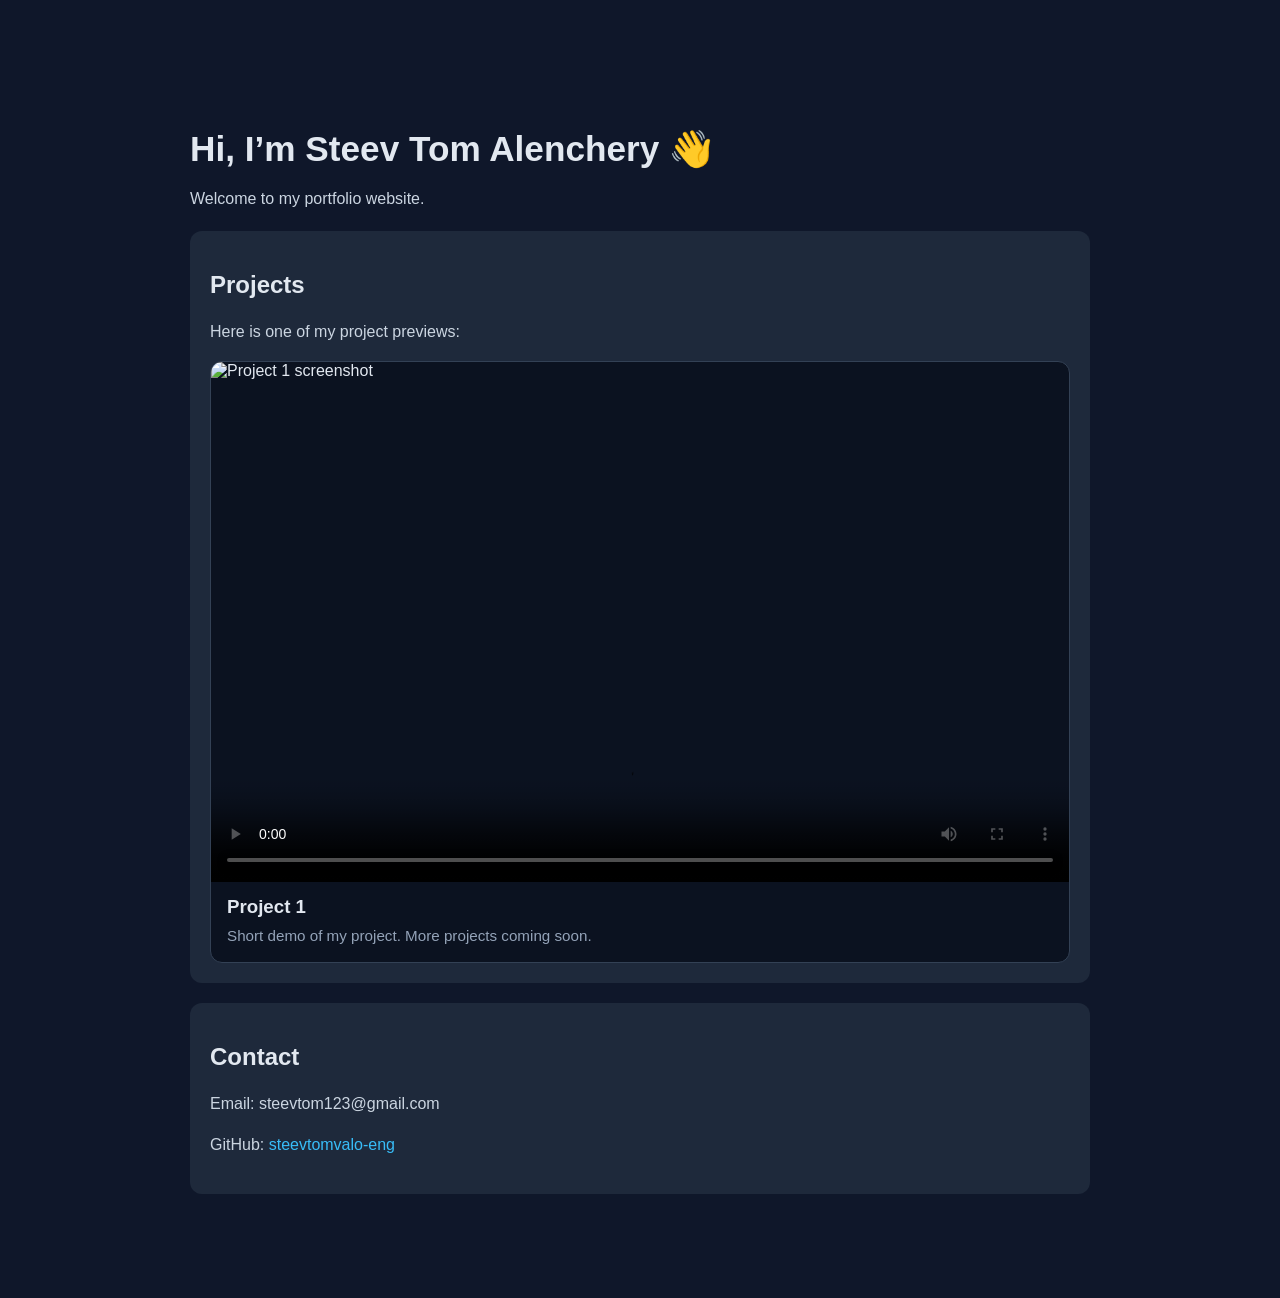
==== index.html @ 7a9ebcb4 "Add project media section with image/video hover effects" ====
<!doctype html>
<html lang="en">
<head>
  <meta charset="UTF-8" />
  <meta name="viewport" content="width=device-width, initial-scale=1.0" />
  <title>Steev Tom Alenchery | Portfolio</title>
  <style>
    body {
      font-family: Arial, sans-serif;
      margin: 0;
      background: #0f172a;
      color: #e2e8f0;
    }

    .wrap {
      max-width: 900px;
      margin: 80px auto;
      padding: 24px;
    }

    h1 {
      font-size: 2.2rem;
      margin-bottom: 8px;
    }

    p {
      color: #cbd5e1;
      line-height: 1.6;
    }

    .card {
      background: #1e293b;
      padding: 20px;
      border-radius: 12px;
      margin-top: 20px;
    }

    a {
      color: #38bdf8;
      text-decoration: none;
    }

    .media-grid {
      display: grid;
      grid-template-columns: 1fr;
      gap: 16px;
      margin-top: 12px;
    }

    .media-card {
      background: #0b1220;
      border-radius: 12px;
      overflow: hidden;
      border: 1px solid #334155;
      transition: transform 220ms ease, box-shadow 220ms ease;
    }

    .media-card:hover {
      transform: translateY(-4px);
      box-shadow: 0 16px 30px rgba(0, 0, 0, 0.35);
    }

    .media-card img,
    .media-card video {
      width: 100%;
      height: 260px;
      object-fit: cover;
      display: block;
      transition: transform 320ms ease, filter 320ms ease;
      transform-origin: center;
    }

    .media-card:hover img,
    .media-card:hover video {
      transform: scale(1.04);
      filter: brightness(1.05);
    }

    .media-caption {
      padding: 14px 16px;
    }

    .media-caption h3 {
      margin: 0 0 6px;
      color: #e2e8f0;
    }

    .media-caption p {
      margin: 0;
      color: #94a3b8;
      font-size: 0.95rem;
    }
  </style>
</head>
<body>
  <div class="wrap">
    <h1>Hi, I’m Steev Tom Alenchery 👋</h1>
    <p>Welcome to my portfolio website.</p>

    <div class="card">
      <h2>Projects</h2>
      <p>Here is one of my project previews:</p>

      <div class="media-grid">
        <div class="media-card">
          <img src="assets/images/project1.jpg" alt="Project 1 screenshot" />

          <video controls poster="assets/images/project1-cover.jpg">
            <source src="assets/videos/demo1.mp4" type="video/mp4" />
          </video>

          <div class="media-caption">
            <h3>Project 1</h3>
            <p>Short demo of my project. More projects coming soon.</p>
          </div>
        </div>
      </div>
    </div>

    <div class="card">
      <h2>Contact</h2>
      <p>Email: steevtom123@gmail.com</p>
      <p>GitHub: <a href="https://github.com/steevtomvalo-eng" target="_blank">steevtomvalo-eng</a></p>
    </div>
  </div>
</body>
</html>
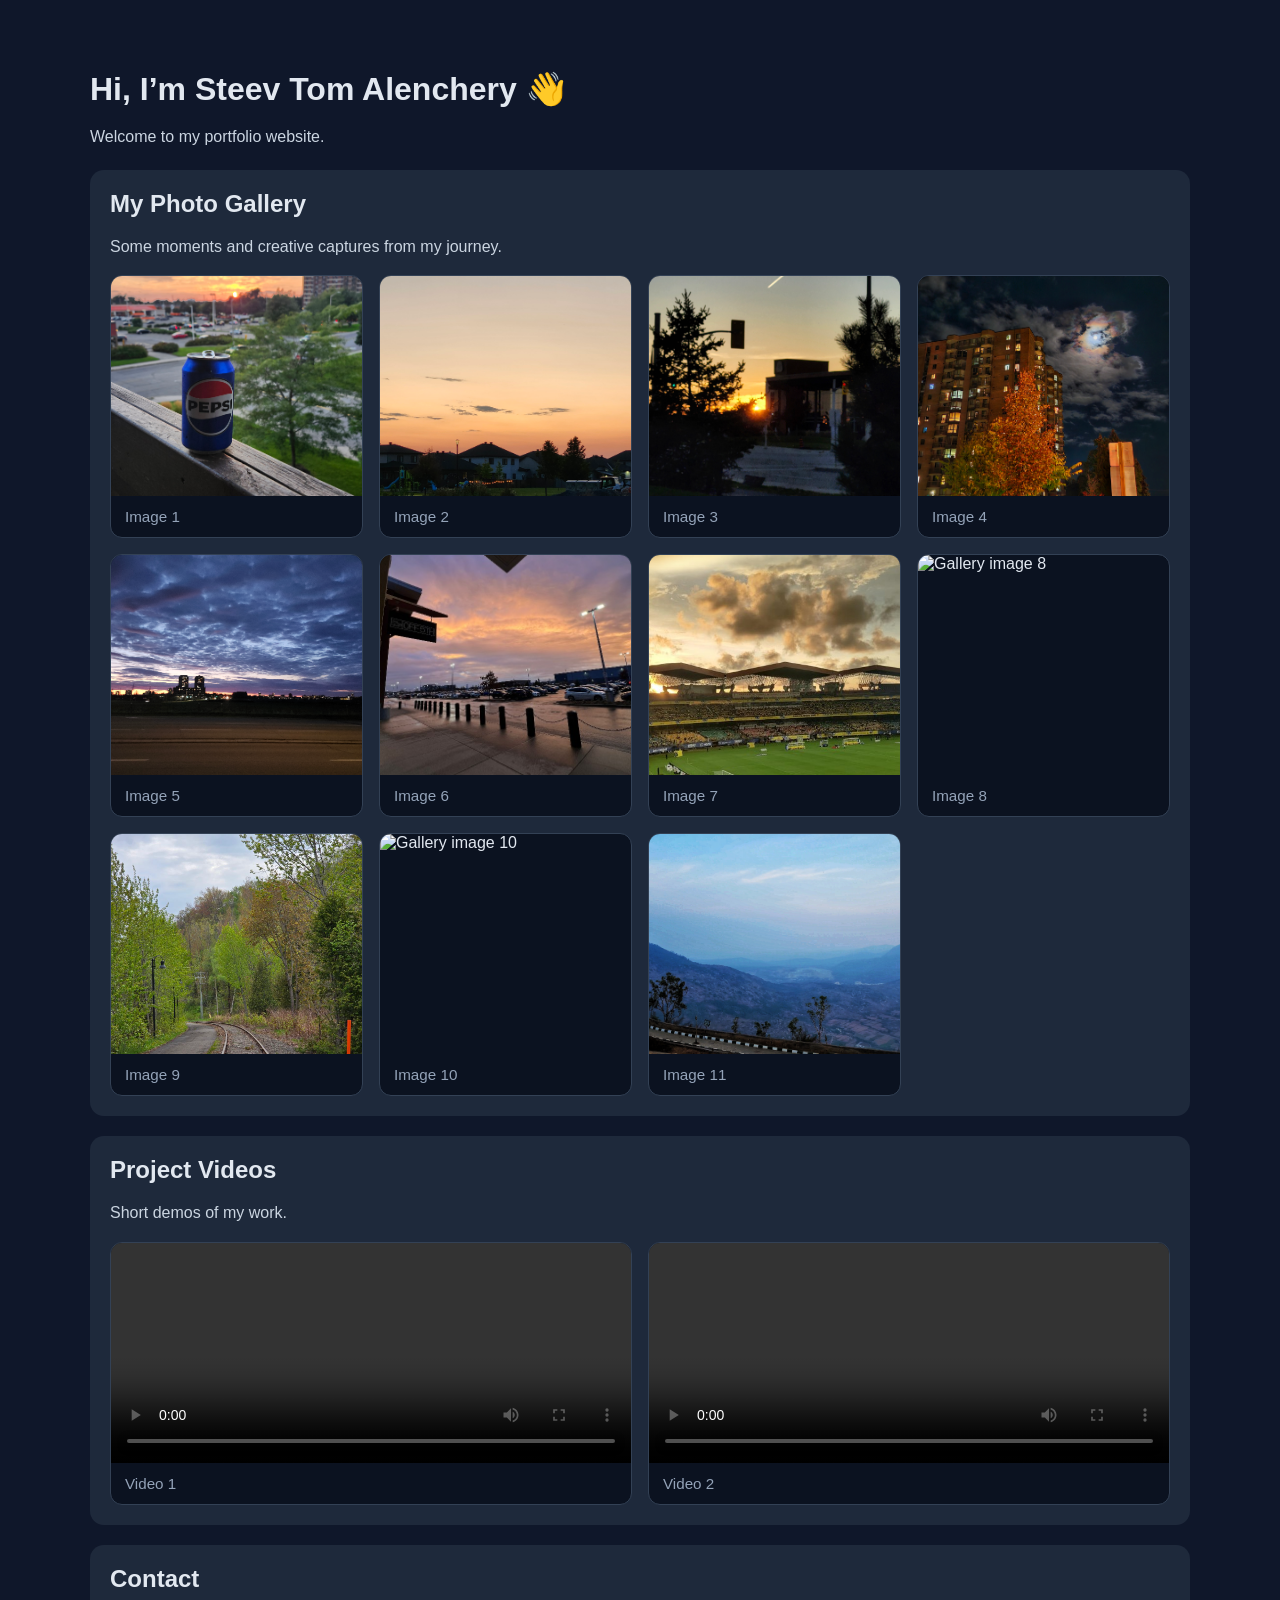
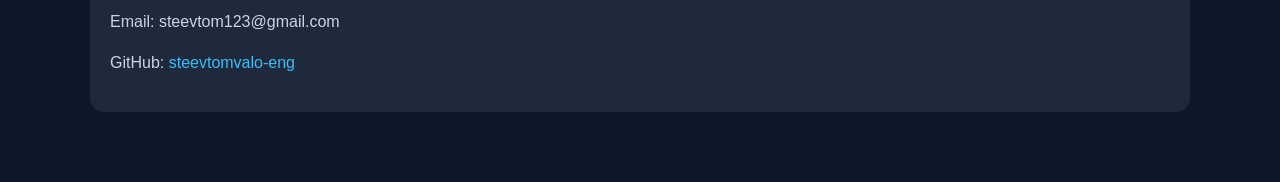
==== commit e1cd71e9: "Add full image and video gallery section" ====
--- a/index.html
+++ b/index.html
@@ -13,14 +13,13 @@
     }
 
     .wrap {
-      max-width: 900px;
-      margin: 80px auto;
-      padding: 24px;
+      max-width: 1100px;
+      margin: 50px auto;
+      padding: 20px;
     }
 
-    h1 {
-      font-size: 2.2rem;
-      margin-bottom: 8px;
+    h1, h2 {
+      margin: 0 0 12px;
     }
 
     p {
@@ -31,7 +30,7 @@
     .card {
       background: #1e293b;
       padding: 20px;
-      border-radius: 12px;
+      border-radius: 14px;
       margin-top: 20px;
     }
 
@@ -42,9 +41,9 @@
 
     .media-grid {
       display: grid;
-      grid-template-columns: 1fr;
+      grid-template-columns: repeat(auto-fit, minmax(240px, 1fr));
       gap: 16px;
-      margin-top: 12px;
+      margin-top: 14px;
     }
 
     .media-card {
@@ -63,11 +62,10 @@
     .media-card img,
     .media-card video {
       width: 100%;
-      height: 260px;
+      height: 220px;
       object-fit: cover;
       display: block;
       transition: transform 320ms ease, filter 320ms ease;
-      transform-origin: center;
     }
 
     .media-card:hover img,
@@ -77,18 +75,18 @@
     }
 
     .media-caption {
-      padding: 14px 16px;
+      padding: 12px 14px;
+      font-size: 0.95rem;
+      color: #94a3b8;
     }
 
-    .media-caption h3 {
-      margin: 0 0 6px;
-      color: #e2e8f0;
-    }
-
-    .media-caption p {
-      margin: 0;
-      color: #94a3b8;
-      font-size: 0.95rem;
+    @media (hover: none) {
+      .media-card:hover,
+      .media-card:hover img,
+      .media-card:hover video {
+        transform: none;
+        filter: none;
+      }
     }
   </style>
 </head>
@@ -98,21 +96,41 @@
     <p>Welcome to my portfolio website.</p>
 
     <div class="card">
-      <h2>Projects</h2>
-      <p>Here is one of my project previews:</p>
+      <h2>My Photo Gallery</h2>
+      <p>Some moments and creative captures from my journey.</p>
+
+      <div class="media-grid">
+        <div class="media-card"><img src="assets/images/Image 1.jpg" alt="Gallery image 1"><div class="media-caption">Image 1</div></div>
+        <div class="media-card"><img src="assets/images/Image 2.jpg" alt="Gallery image 2"><div class="media-caption">Image 2</div></div>
+        <div class="media-card"><img src="assets/images/Image 3.jpg" alt="Gallery image 3"><div class="media-caption">Image 3</div></div>
+        <div class="media-card"><img src="assets/images/Image 4.jpg" alt="Gallery image 4"><div class="media-caption">Image 4</div></div>
+        <div class="media-card"><img src="assets/images/Image 5.jpg" alt="Gallery image 5"><div class="media-caption">Image 5</div></div>
+        <div class="media-card"><img src="assets/images/Image 6.jpg" alt="Gallery image 6"><div class="media-caption">Image 6</div></div>
+        <div class="media-card"><img src="assets/images/Image 7.jpg" alt="Gallery image 7"><div class="media-caption">Image 7</div></div>
+        <div class="media-card"><img src="assets/images/Image 8.JPG" alt="Gallery image 8"><div class="media-caption">Image 8</div></div>
+        <div class="media-card"><img src="assets/images/Image 9.jpg" alt="Gallery image 9"><div class="media-caption">Image 9</div></div>
+        <div class="media-card"><img src="assets/images/Image 10.jpg" alt="Gallery image 10"><div class="media-caption">Image 10</div></div>
+        <div class="media-card"><img src="assets/images/Image 11.jpg" alt="Gallery image 11"><div class="media-caption">Image 11</div></div>
+      </div>
+    </div>
+
+    <div class="card">
+      <h2>Project Videos</h2>
+      <p>Short demos of my work.</p>
 
       <div class="media-grid">
         <div class="media-card">
-          <img src="assets/images/project1.jpg" alt="Project 1 screenshot" />
+          <video controls>
+            <source src="assets/videos/Video 1.mp4" type="video/mp4" />
+          </video>
+          <div class="media-caption">Video 1</div>
+        </div>
 
-          <video controls poster="assets/images/project1-cover.jpg">
-            <source src="assets/videos/demo1.mp4" type="video/mp4" />
+        <div class="media-card">
+          <video controls>
+            <source src="assets/videos/Video 2.mp4" type="video/mp4" />
           </video>
-
-          <div class="media-caption">
-            <h3>Project 1</h3>
-            <p>Short demo of my project. More projects coming soon.</p>
-          </div>
+          <div class="media-caption">Video 2</div>
         </div>
       </div>
     </div>
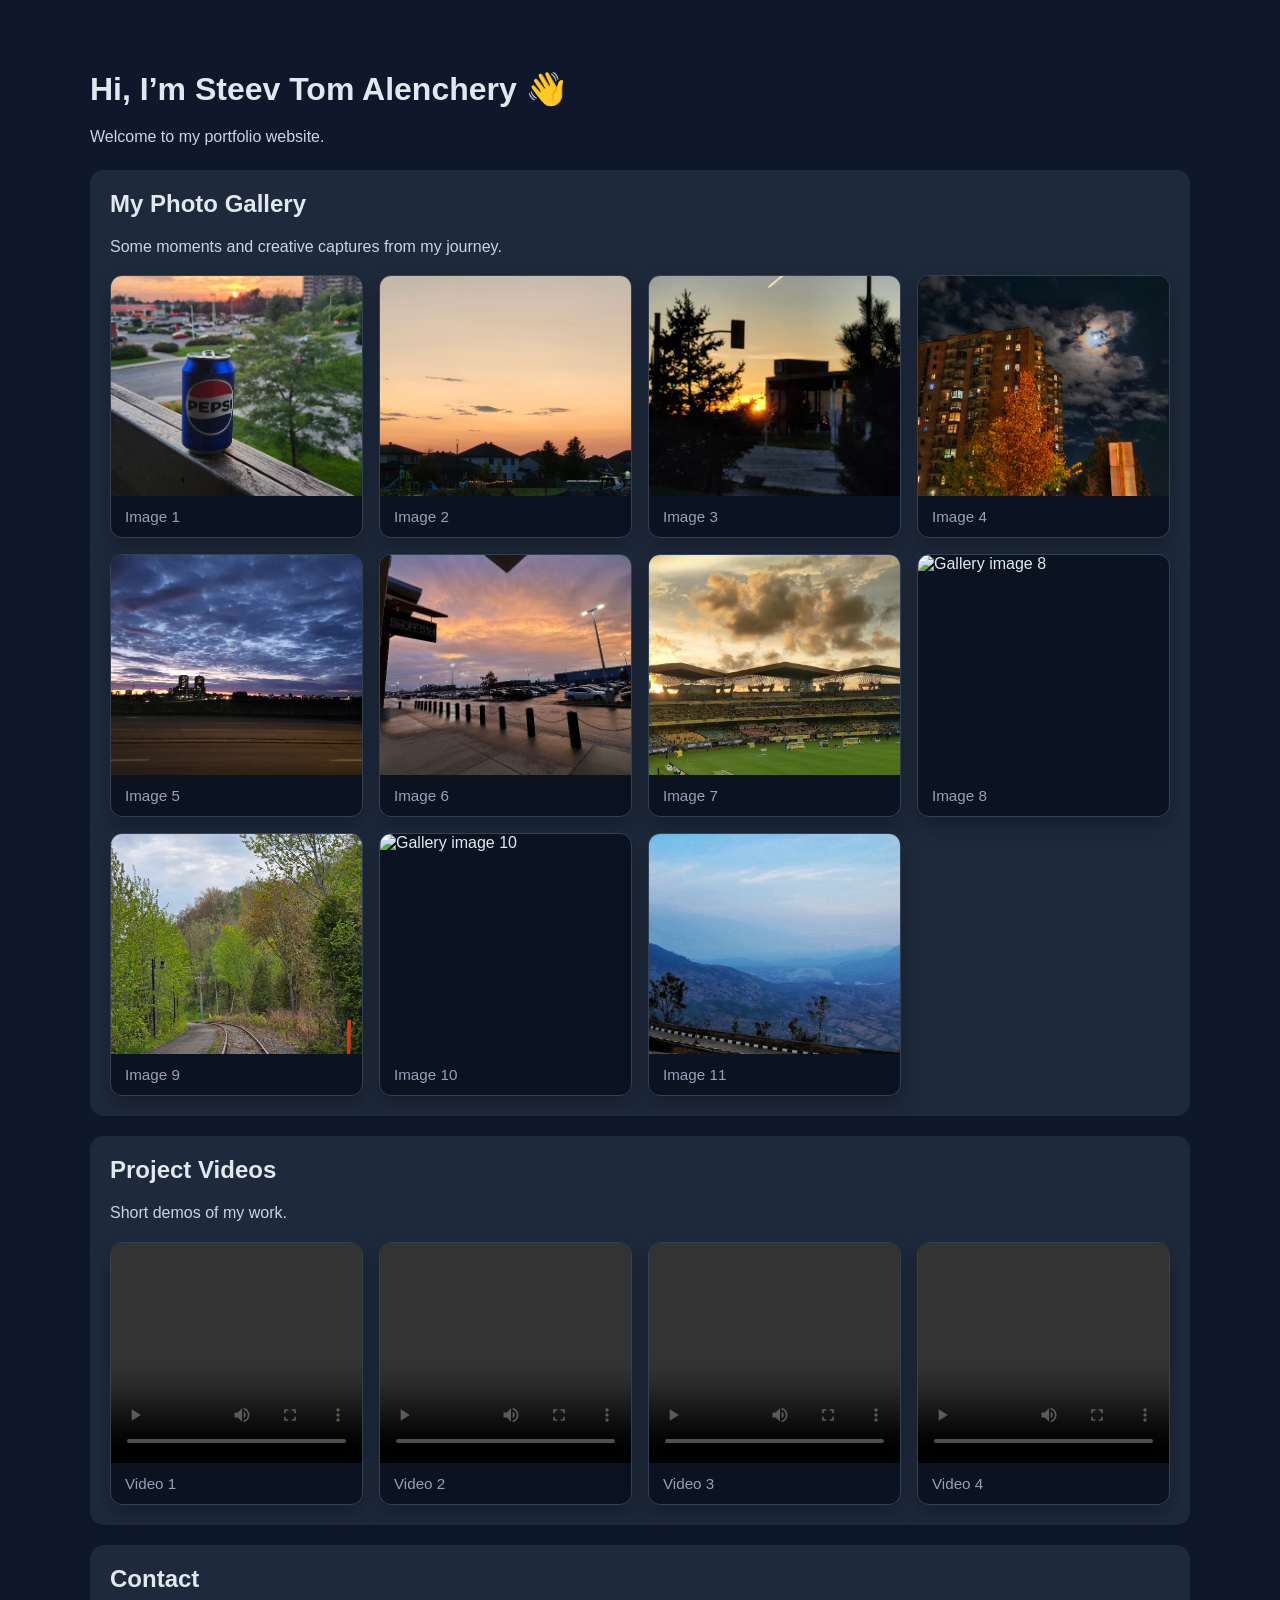
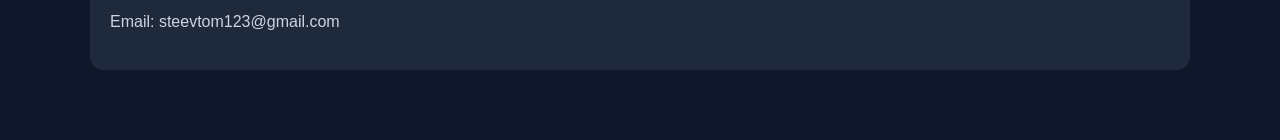
==== commit 6c11bcf8: "Fix video card layout and keep contact section below" ====
--- a/index.html
+++ b/index.html
@@ -52,10 +52,11 @@
       overflow: hidden;
       border: 1px solid #334155;
       transition: transform 220ms ease, box-shadow 220ms ease;
+      box-shadow: 0 10px 20px rgba(0, 0, 0, 0.25);
     }
 
     .media-card:hover {
-      transform: translateY(-4px);
+      transform: translateY(-3px);
       box-shadow: 0 16px 30px rgba(0, 0, 0, 0.35);
     }
 
@@ -65,13 +66,15 @@
       height: 220px;
       object-fit: cover;
       display: block;
-      transition: transform 320ms ease, filter 320ms ease;
-    }
-
-    .media-card:hover img,
+      transition: transform 250ms ease;
+    }
+
+    .media-card:hover img {
+      transform: scale(1.02);
+    }
+
     .media-card:hover video {
-      transform: scale(1.04);
-      filter: brightness(1.05);
+      transform: none;
     }
 
     .media-caption {
@@ -86,6 +89,12 @@
       .media-card:hover video {
         transform: none;
         filter: none;
+      }
+    }
+
+    @media (max-width: 640px) {
+      .wrap {
+        padding: 14px;
       }
     }
   </style>
@@ -120,17 +129,31 @@
 
       <div class="media-grid">
         <div class="media-card">
-          <video controls>
+          <video controls preload="metadata">
             <source src="assets/videos/Video 1.mp4" type="video/mp4" />
           </video>
           <div class="media-caption">Video 1</div>
         </div>
 
         <div class="media-card">
-          <video controls>
+          <video controls preload="metadata">
             <source src="assets/videos/Video 2.mp4" type="video/mp4" />
           </video>
           <div class="media-caption">Video 2</div>
+        </div>
+
+        <div class="media-card">
+          <video controls preload="metadata">
+            <source src="assets/videos/Video 3.mp4" type="video/mp4" />
+          </video>
+          <div class="media-caption">Video 3</div>
+        </div>
+
+        <div class="media-card">
+          <video controls preload="metadata">
+            <source src="assets/videos/Video 4.mp4" type="video/mp4" />
+          </video>
+          <div class="media-caption">Video 4</div>
         </div>
       </div>
     </div>
@@ -138,8 +161,51 @@
     <div class="card">
       <h2>Contact</h2>
       <p>Email: steevtom123@gmail.com</p>
-      <p>GitHub: <a href="https://github.com/steevtomvalo-eng" target="_blank">steevtomvalo-eng</a></p>
     </div>
   </div>
+
+  <script>
+    document.addEventListener("DOMContentLoaded", () => {
+      const videos = document.querySelectorAll("video");
+      const noticeKey = "volume_notice_shown";
+
+      const toast = document.createElement("div");
+      toast.textContent = "Feel free to increase volume 🔊";
+      toast.style.position = "fixed";
+      toast.style.bottom = "20px";
+      toast.style.right = "20px";
+      toast.style.background = "rgba(15, 23, 42, 0.95)";
+      toast.style.color = "#e2e8f0";
+      toast.style.padding = "10px 14px";
+      toast.style.borderRadius = "10px";
+      toast.style.fontSize = "0.9rem";
+      toast.style.boxShadow = "0 8px 24px rgba(0,0,0,0.35)";
+      toast.style.zIndex = "9999";
+      toast.style.opacity = "0";
+      toast.style.transition = "opacity 220ms ease";
+      document.body.appendChild(toast);
+
+      const showToast = () => {
+        toast.style.opacity = "1";
+        setTimeout(() => {
+          toast.style.opacity = "0";
+        }, 2500);
+      };
+
+      videos.forEach((video) => {
+        video.volume = 0.1;
+        video.addEventListener("loadedmetadata", () => {
+          video.volume = 0.1;
+        });
+
+        video.addEventListener("play", () => {
+          if (!localStorage.getItem(noticeKey)) {
+            showToast();
+            localStorage.setItem(noticeKey, "true");
+          }
+        });
+      });
+    });
+  </script>
 </body>
 </html>
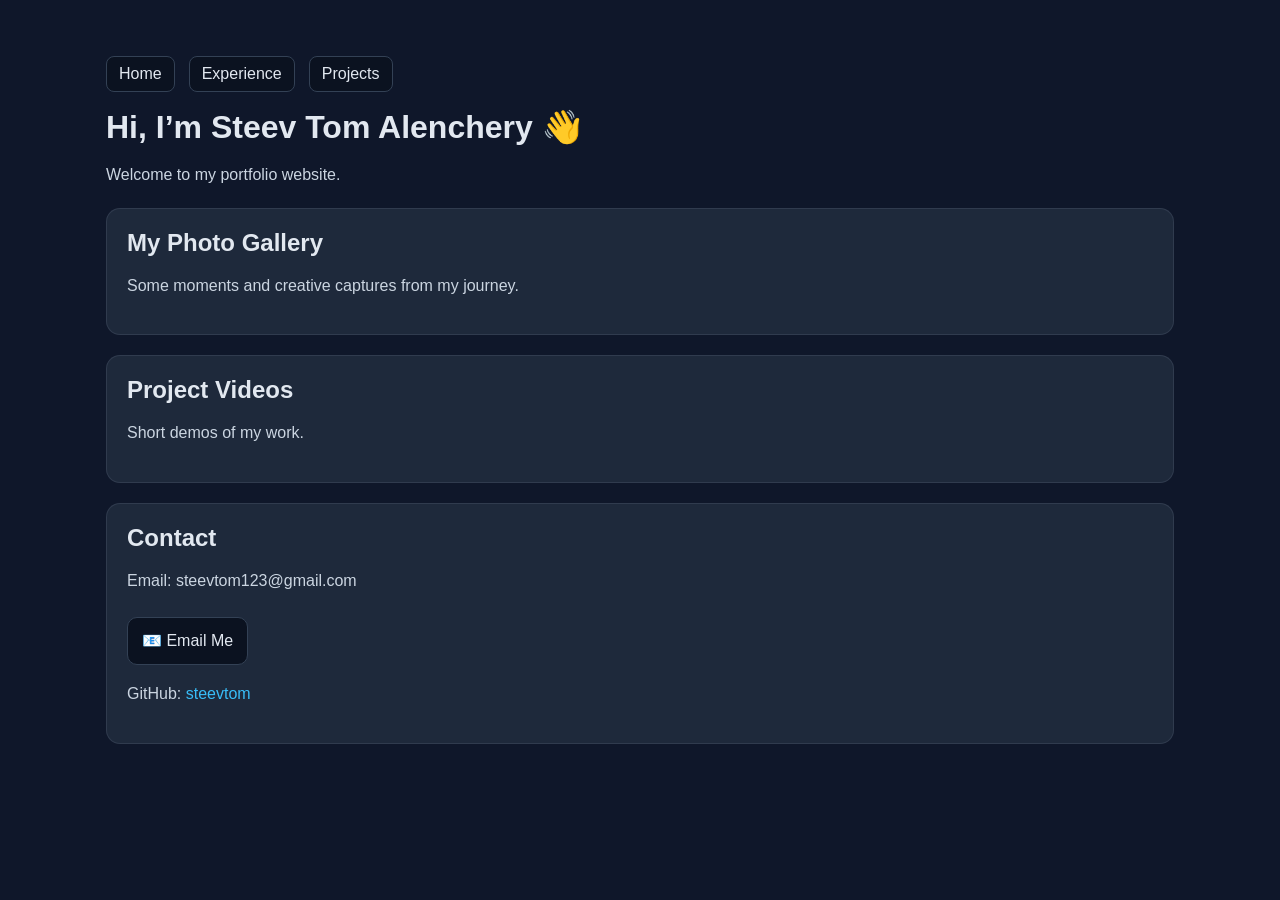
==== commit a94c69a1: "Experience page" ====
--- a/index.html
+++ b/index.html
@@ -4,208 +4,42 @@
   <meta charset="UTF-8" />
   <meta name="viewport" content="width=device-width, initial-scale=1.0" />
   <title>Steev Tom Alenchery | Portfolio</title>
-  <style>
-    body {
-      font-family: Arial, sans-serif;
-      margin: 0;
-      background: #0f172a;
-      color: #e2e8f0;
-    }
-
-    .wrap {
-      max-width: 1100px;
-      margin: 50px auto;
-      padding: 20px;
-    }
-
-    h1, h2 {
-      margin: 0 0 12px;
-    }
-
-    p {
-      color: #cbd5e1;
-      line-height: 1.6;
-    }
-
-    .card {
-      background: #1e293b;
-      padding: 20px;
-      border-radius: 14px;
-      margin-top: 20px;
-    }
-
-    a {
-      color: #38bdf8;
-      text-decoration: none;
-    }
-
-    .media-grid {
-      display: grid;
-      grid-template-columns: repeat(auto-fit, minmax(240px, 1fr));
-      gap: 16px;
-      margin-top: 14px;
-    }
-
-    .media-card {
-      background: #0b1220;
-      border-radius: 12px;
-      overflow: hidden;
-      border: 1px solid #334155;
-      transition: transform 220ms ease, box-shadow 220ms ease;
-      box-shadow: 0 10px 20px rgba(0, 0, 0, 0.25);
-    }
-
-    .media-card:hover {
-      transform: translateY(-3px);
-      box-shadow: 0 16px 30px rgba(0, 0, 0, 0.35);
-    }
-
-    .media-card img,
-    .media-card video {
-      width: 100%;
-      height: 220px;
-      object-fit: cover;
-      display: block;
-      transition: transform 250ms ease;
-    }
-
-    .media-card:hover img {
-      transform: scale(1.02);
-    }
-
-    .media-card:hover video {
-      transform: none;
-    }
-
-    .media-caption {
-      padding: 12px 14px;
-      font-size: 0.95rem;
-      color: #94a3b8;
-    }
-
-    @media (hover: none) {
-      .media-card:hover,
-      .media-card:hover img,
-      .media-card:hover video {
-        transform: none;
-        filter: none;
-      }
-    }
-
-    @media (max-width: 640px) {
-      .wrap {
-        padding: 14px;
-      }
-    }
-  </style>
+  <link rel="stylesheet" href="styles.css" />
 </head>
 <body>
   <div class="wrap">
+    <nav class="top-nav">
+  <a href="index.html">Home</a>
+  <a href="experience.html">Experience</a>
+  <a href="#video-grid">Projects</a>
+</nav>
     <h1>Hi, I’m Steev Tom Alenchery 👋</h1>
     <p>Welcome to my portfolio website.</p>
 
-    <div class="card">
+    <section class="card">
       <h2>My Photo Gallery</h2>
       <p>Some moments and creative captures from my journey.</p>
+      <div id="photo-grid" class="media-grid"></div>
+    </section>
 
-      <div class="media-grid">
-        <div class="media-card"><img src="assets/images/Image 1.jpg" alt="Gallery image 1"><div class="media-caption">Image 1</div></div>
-        <div class="media-card"><img src="assets/images/Image 2.jpg" alt="Gallery image 2"><div class="media-caption">Image 2</div></div>
-        <div class="media-card"><img src="assets/images/Image 3.jpg" alt="Gallery image 3"><div class="media-caption">Image 3</div></div>
-        <div class="media-card"><img src="assets/images/Image 4.jpg" alt="Gallery image 4"><div class="media-caption">Image 4</div></div>
-        <div class="media-card"><img src="assets/images/Image 5.jpg" alt="Gallery image 5"><div class="media-caption">Image 5</div></div>
-        <div class="media-card"><img src="assets/images/Image 6.jpg" alt="Gallery image 6"><div class="media-caption">Image 6</div></div>
-        <div class="media-card"><img src="assets/images/Image 7.jpg" alt="Gallery image 7"><div class="media-caption">Image 7</div></div>
-        <div class="media-card"><img src="assets/images/Image 8.JPG" alt="Gallery image 8"><div class="media-caption">Image 8</div></div>
-        <div class="media-card"><img src="assets/images/Image 9.jpg" alt="Gallery image 9"><div class="media-caption">Image 9</div></div>
-        <div class="media-card"><img src="assets/images/Image 10.jpg" alt="Gallery image 10"><div class="media-caption">Image 10</div></div>
-        <div class="media-card"><img src="assets/images/Image 11.jpg" alt="Gallery image 11"><div class="media-caption">Image 11</div></div>
-      </div>
-    </div>
-
-    <div class="card">
+    <section class="card">
       <h2>Project Videos</h2>
       <p>Short demos of my work.</p>
+      <div id="video-grid" class="media-grid"></div>
+    </section>
 
-      <div class="media-grid">
-        <div class="media-card">
-          <video controls preload="metadata">
-            <source src="assets/videos/Video 1.mp4" type="video/mp4" />
-          </video>
-          <div class="media-caption">Video 1</div>
-        </div>
-
-        <div class="media-card">
-          <video controls preload="metadata">
-            <source src="assets/videos/Video 2.mp4" type="video/mp4" />
-          </video>
-          <div class="media-caption">Video 2</div>
-        </div>
-
-        <div class="media-card">
-          <video controls preload="metadata">
-            <source src="assets/videos/Video 3.mp4" type="video/mp4" />
-          </video>
-          <div class="media-caption">Video 3</div>
-        </div>
-
-        <div class="media-card">
-          <video controls preload="metadata">
-            <source src="assets/videos/Video 4.mp4" type="video/mp4" />
-          </video>
-          <div class="media-caption">Video 4</div>
-        </div>
-      </div>
-    </div>
-
-    <div class="card">
+    <section class="card">
       <h2>Contact</h2>
       <p>Email: steevtom123@gmail.com</p>
-    </div>
+      <p>
+  <a class="email-btn" href="mailto:steevtom123@gmail.com?subject=Portfolio%20Inquiry">
+    📧 Email Me
+  </a>
+</p>
+      <p>GitHub: <a href="https://github.com/steevtomvalo-eng" target="_blank">steevtom</a></p>
+    </section>
   </div>
 
-  <script>
-    document.addEventListener("DOMContentLoaded", () => {
-      const videos = document.querySelectorAll("video");
-      const noticeKey = "volume_notice_shown";
-
-      const toast = document.createElement("div");
-      toast.textContent = "Feel free to increase volume 🔊";
-      toast.style.position = "fixed";
-      toast.style.bottom = "20px";
-      toast.style.right = "20px";
-      toast.style.background = "rgba(15, 23, 42, 0.95)";
-      toast.style.color = "#e2e8f0";
-      toast.style.padding = "10px 14px";
-      toast.style.borderRadius = "10px";
-      toast.style.fontSize = "0.9rem";
-      toast.style.boxShadow = "0 8px 24px rgba(0,0,0,0.35)";
-      toast.style.zIndex = "9999";
-      toast.style.opacity = "0";
-      toast.style.transition = "opacity 220ms ease";
-      document.body.appendChild(toast);
-
-      const showToast = () => {
-        toast.style.opacity = "1";
-        setTimeout(() => {
-          toast.style.opacity = "0";
-        }, 2500);
-      };
-
-      videos.forEach((video) => {
-        video.volume = 0.1;
-        video.addEventListener("loadedmetadata", () => {
-          video.volume = 0.1;
-        });
-
-        video.addEventListener("play", () => {
-          if (!localStorage.getItem(noticeKey)) {
-            showToast();
-            localStorage.setItem(noticeKey, "true");
-          }
-        });
-      });
-    });
-  </script>
+  <script src="script.js"></script>
 </body>
 </html>
--- a/styles.css
+++ b/styles.css
@@ -0,0 +1,214 @@
+:root {
+  --bg: #0f172a;
+  --card: #1e293b;
+  --media: #0b1220;
+  --text: #e2e8f0;
+  --muted: #94a3b8;
+  --line: #334155;
+  --link: #38bdf8;
+}
+
+* { box-sizing: border-box; }
+
+html, body {
+  margin: 0;
+  padding: 0;
+  background: var(--bg);
+  color: var(--text);
+  font-family: Arial, sans-serif;
+}
+
+.wrap {
+  max-width: 1100px;
+  margin: 40px auto;
+  padding: 16px;
+}
+
+h1, h2 { margin: 0 0 12px; }
+p { color: #cbd5e1; line-height: 1.6; }
+
+.card {
+  background: var(--card);
+  border-radius: 14px;
+  padding: 20px;
+  margin-top: 20px;
+  border: 1px solid rgba(148, 163, 184, 0.15);
+}
+
+a {
+  color: var(--link);
+  text-decoration: none;
+}
+
+.media-grid {
+  display: grid;
+  grid-template-columns: repeat(auto-fit, minmax(240px, 1fr));
+  gap: 16px;
+  margin-top: 14px;
+}
+
+.media-card {
+  background: var(--media);
+  border: 1px solid var(--line);
+  border-radius: 12px;
+  overflow: hidden;
+  box-shadow: 0 8px 18px rgba(0, 0, 0, 0.2);
+}
+
+.media-card img,
+.media-card video {
+  width: 100%;
+  height: 220px;
+  object-fit: cover;
+  display: block;
+}
+
+.media-caption {
+  padding: 12px 14px;
+  color: var(--muted);
+  font-size: 0.95rem;
+}
+
+.toast {
+  position: fixed;
+  bottom: 20px;
+  right: 20px;
+  background: rgba(15, 23, 42, 0.95);
+  color: #e2e8f0;
+  padding: 10px 14px;
+  border-radius: 10px;
+  font-size: 0.9rem;
+  box-shadow: 0 8px 24px rgba(0,0,0,0.35);
+  z-index: 9999;
+  opacity: 0;
+  transition: opacity 220ms ease;
+}
+
+.toast.show {
+  opacity: 1;
+}
+
+@media (max-width: 640px) {
+  .wrap { padding: 12px; }
+}
+/* ===== Premium Hover Effect ===== */
+.media-card {
+  position: relative;
+  overflow: hidden;
+  transition: transform 260ms ease, box-shadow 260ms ease, border-color 260ms ease;
+}
+
+.media-card img,
+.media-card video {
+  transition: transform 420ms ease, filter 320ms ease;
+  transform-origin: center;
+  will-change: transform;
+}
+
+.media-caption {
+  transition: transform 260ms ease, color 260ms ease;
+}
+
+/* dark gradient overlay on hover */
+.media-card::after {
+  content: "";
+  position: absolute;
+  inset: 0;
+  background: linear-gradient(to top, rgba(0,0,0,0.35), rgba(0,0,0,0.05));
+  opacity: 0;
+  transition: opacity 260ms ease;
+  pointer-events: none;
+}
+
+/* hover states */
+.media-card:hover {
+  transform: translateY(-6px);
+  box-shadow: 0 18px 36px rgba(0, 0, 0, 0.35);
+  border-color: #4f7aa5;
+}
+
+.media-card:hover::after {
+  opacity: 1;
+}
+
+.media-card:hover img {
+  transform: scale(1.10);
+  filter: contrast(1.06) saturate(1.06);
+}
+
+.media-card:hover video {
+  transform: scale(1.06);
+  filter: contrast(1.03) saturate(1.03);
+}
+
+.media-card:hover .media-caption {
+  transform: translateY(-2px);
+  color: #cfe6ff;
+}
+/* Photo lightbox */
+.lightbox {
+  position: fixed;
+  inset: 0;
+  background: rgba(0, 0, 0, 0.88);
+  display: none;
+  align-items: center;
+  justify-content: center;
+  padding: 24px;
+  z-index: 10000;
+}
+
+.lightbox.open {
+  display: flex;
+}
+
+.lightbox img {
+  max-width: min(1100px, 95vw);
+  max-height: 90vh;
+  border-radius: 12px;
+  box-shadow: 0 20px 60px rgba(0,0,0,0.5);
+}
+
+.lightbox-close {
+  position: absolute;
+  top: 16px;
+  right: 20px;
+  background: rgba(255,255,255,0.12);
+  color: white;
+  border: 1px solid rgba(255,255,255,0.35);
+  border-radius: 10px;
+  padding: 8px 12px;
+  cursor: pointer;
+  font-size: 14px;
+}
+
+#photo-grid .media-card img {
+  cursor: zoom-in;
+}
+.email-btn {
+  display: inline-block;
+  margin-top: 8px;
+  padding: 10px 14px;
+  border-radius: 10px;
+  background: #0b1220;
+  border: 1px solid #334155;
+  color: #e2e8f0;
+  text-decoration: none;
+}
+.email-btn:hover {
+  background: #111b2f;
+}
+.top-nav {
+  display: flex;
+  gap: 14px;
+  margin-bottom: 16px;
+}
+.top-nav a {
+  padding: 8px 12px;
+  border-radius: 8px;
+  background: #0b1220;
+  border: 1px solid #334155;
+  color: #e2e8f0;
+}
+.top-nav a:hover {
+  background: #111b2f;
+}
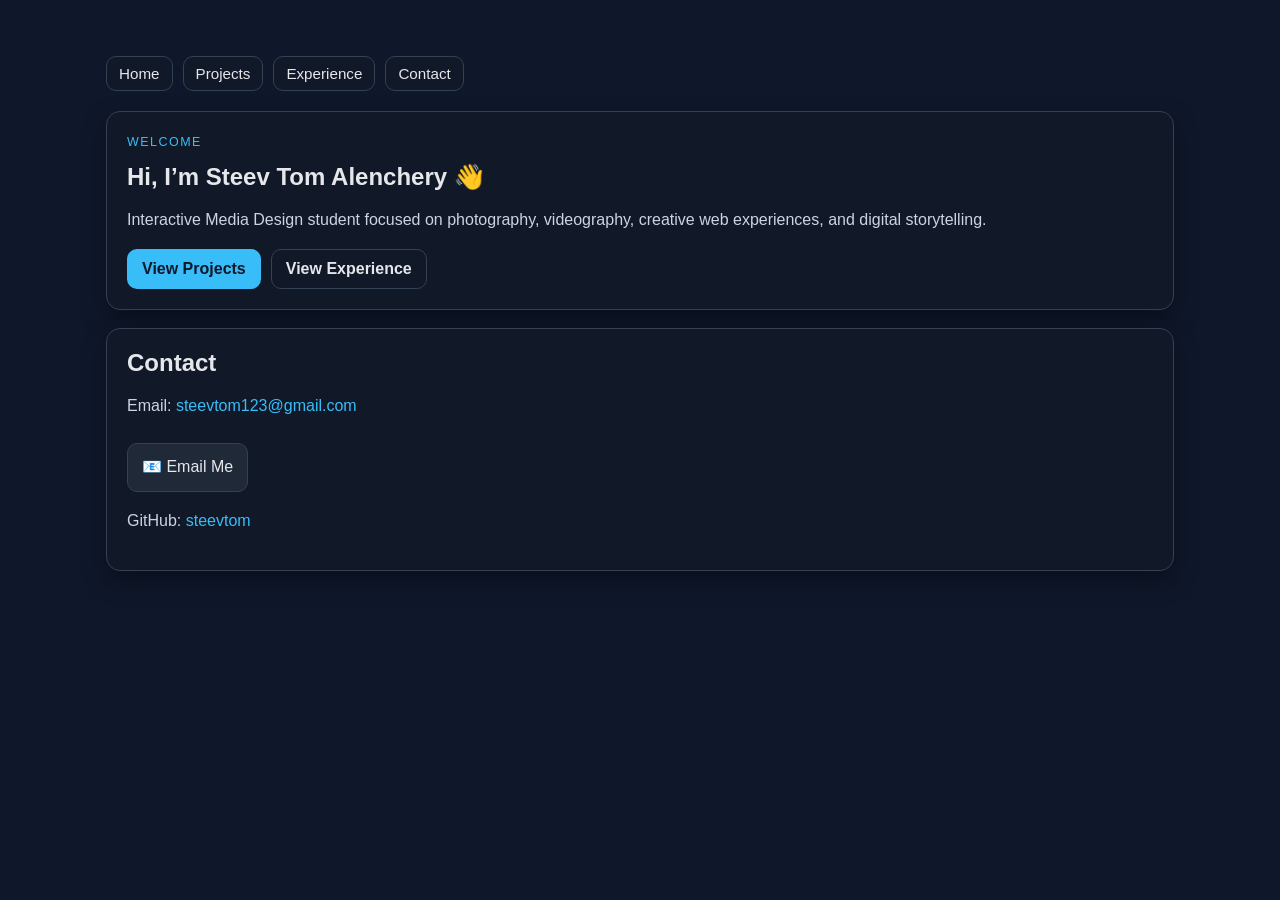
==== commit a8fa94a5: "Split homepage and projects page, add accessible navigation improvements" ====
--- a/index.html
+++ b/index.html
@@ -8,34 +8,43 @@
 </head>
 <body>
   <div class="wrap">
-    <nav class="top-nav">
-  <a href="index.html">Home</a>
-  <a href="experience.html">Experience</a>
-  <a href="#video-grid">Projects</a>
-</nav>
-    <h1>Hi, I’m Steev Tom Alenchery 👋</h1>
-    <p>Welcome to my portfolio website.</p>
+    <nav class="top-nav" aria-label="Main navigation">
+      <a href="index.html">Home</a>
+      <a href="projects.html">Projects</a>
+      <a href="experience.html">Experience</a>
+      <a href="index.html#contact">Contact</a>
+    </nav>
 
-    <section class="card">
-      <h2>My Photo Gallery</h2>
-      <p>Some moments and creative captures from my journey.</p>
-      <div id="photo-grid" class="media-grid"></div>
+    <section class="hero card">
+      <p class="eyebrow">Welcome</p>
+      <h1>Hi, I’m Steev Tom Alenchery 👋</h1>
+      <p>
+        Interactive Media Design student focused on photography, videography,
+        creative web experiences, and digital storytelling.
+      </p>
+      <div class="hero-actions">
+        <a class="btn btn-blue" href="projects.html">View Projects</a>
+        <a class="btn btn-outline" href="experience.html">View Experience</a>
+      </div>
     </section>
 
-    <section class="card">
-      <h2>Project Videos</h2>
-      <p>Short demos of my work.</p>
-      <div id="video-grid" class="media-grid"></div>
-    </section>
-
-    <section class="card">
+    <section id="contact" class="card">
       <h2>Contact</h2>
-      <p>Email: steevtom123@gmail.com</p>
       <p>
-  <a class="email-btn" href="mailto:steevtom123@gmail.com?subject=Portfolio%20Inquiry">
-    📧 Email Me
-  </a>
-</p>
+        Email:
+        <a href="https://mail.google.com/mail/?view=cm&fs=1&to=steevtom123@gmail.com"
+           target="_blank" rel="noopener">
+          steevtom123@gmail.com
+        </a>
+      </p>
+      <p>
+        <a class="email-btn"
+           href="https://mail.google.com/mail/?view=cm&fs=1&to=steevtom123@gmail.com&su=Portfolio%20Inquiry"
+           onclick="setTimeout(() => { window.location.href='mailto:steevtom123@gmail.com?subject=Portfolio%20Inquiry'; }, 1200);"
+           target="_blank" rel="noopener">
+          📧 Email Me
+        </a>
+      </p>
       <p>GitHub: <a href="https://github.com/steevtomvalo-eng" target="_blank">steevtom</a></p>
     </section>
   </div>
--- a/styles.css
+++ b/styles.css
@@ -1,11 +1,14 @@
 :root {
-  --bg: #0f172a;
-  --card: #1e293b;
-  --media: #0b1220;
-  --text: #e2e8f0;
-  --muted: #94a3b8;
+  --bg: #0F172A;
+  --surface: #111827;
+  --surface-2: #1F2937;
+  --text: #E5E7EB;
+  --muted: #9CA3AF;
   --line: #334155;
-  --link: #38bdf8;
+  --accent-blue: #38BDF8;
+  --accent-green: #22C55E;
+  --radius: 14px;
+  --shadow: 0 10px 24px rgba(0, 0, 0, 0.35);
 }
 
 * { box-sizing: border-box; }
@@ -16,6 +19,7 @@
   background: var(--bg);
   color: var(--text);
   font-family: Arial, sans-serif;
+  scroll-behavior: smooth;
 }
 
 .wrap {
@@ -24,22 +28,135 @@
   padding: 16px;
 }
 
-h1, h2 { margin: 0 0 12px; }
-p { color: #cbd5e1; line-height: 1.6; }
-
-.card {
-  background: var(--card);
-  border-radius: 14px;
+h1, h2, h3 {
+  margin: 0 0 12px;
+  color: var(--text);
+}
+
+p, li {
+  color: var(--muted);
+  line-height: 1.65;
+}
+
+a {
+  color: var(--accent-blue);
+  text-decoration: none;
+}
+a:hover { color: var(--accent-green); }
+
+.card, .block {
+  background: var(--surface);
+  border: 1px solid var(--line);
+  border-radius: var(--radius);
   padding: 20px;
-  margin-top: 20px;
-  border: 1px solid rgba(148, 163, 184, 0.15);
-}
-
-a {
-  color: var(--link);
+  margin-top: 18px;
+  box-shadow: var(--shadow);
+}
+
+/* Nav */
+.top-nav {
+  display: flex;
+  flex-wrap: wrap;
+  align-items: center;
+  gap: 10px;
+  margin-bottom: 20px;
+}
+.top-nav > a,
+.dropbtn {
+  padding: 8px 12px;
+  border-radius: 10px;
+  background: var(--surface);
+  border: 1px solid var(--line);
+  color: var(--text);
+  cursor: pointer;
+  font-size: 0.95rem;
+}
+.top-nav > a:hover,
+.dropbtn:hover {
+  border-color: var(--accent-blue);
+}
+
+/* Dropdown */
+.dropdown {
+  position: relative;
+}
+.dropdown-menu {
+  position: absolute;
+  top: calc(100% + 6px);
+  left: 0;
+  min-width: 170px;
+  background: var(--surface);
+  border: 1px solid var(--line);
+  border-radius: 10px;
+  box-shadow: var(--shadow);
+  padding: 8px;
+  display: none;
+  z-index: 50;
+}
+.dropdown-menu a {
+  display: block;
+  padding: 8px 10px;
+  border-radius: 8px;
+  color: var(--text);
+}
+.dropdown-menu a:hover {
+  background: var(--surface-2);
+  color: var(--accent-blue);
+}
+.dropdown.open .dropdown-menu {
+  display: block;
+}
+
+/* Hero */
+.hero .eyebrow {
+  margin: 0 0 10px;
+  letter-spacing: 0.12em;
+  text-transform: uppercase;
+  color: var(--accent-blue);
+  font-size: 0.78rem;
+}
+.hero-actions {
+  display: flex;
+  gap: 10px;
+  flex-wrap: wrap;
+  margin-top: 14px;
+}
+
+.btn {
+  display: inline-block;
+  padding: 10px 14px;
+  border-radius: 10px;
+  font-weight: 600;
+  border: 1px solid transparent;
   text-decoration: none;
 }
-
+.btn-blue {
+  background: var(--accent-blue);
+  color: #0F172A;
+}
+.btn-outline {
+  color: var(--text);
+  border-color: var(--line);
+}
+.btn-outline:hover {
+  border-color: var(--accent-blue);
+}
+
+/* Email button */
+.email-btn {
+  display: inline-block;
+  margin-top: 8px;
+  padding: 10px 14px;
+  border-radius: 10px;
+  background: var(--surface-2);
+  border: 1px solid var(--line);
+  color: var(--text);
+}
+.email-btn:hover {
+  border-color: var(--accent-green);
+}
+
+/* Media */
 .media-grid {
   display: grid;
   grid-template-columns: repeat(auto-fit, minmax(240px, 1fr));
@@ -48,11 +165,13 @@
 }
 
 .media-card {
-  background: var(--media);
+  position: relative;
+  background: var(--surface-2);
   border: 1px solid var(--line);
   border-radius: 12px;
   overflow: hidden;
   box-shadow: 0 8px 18px rgba(0, 0, 0, 0.2);
+  transition: transform 260ms ease, box-shadow 260ms ease, border-color 260ms ease;
 }
 
 .media-card img,
@@ -61,6 +180,7 @@
   height: 220px;
   object-fit: cover;
   display: block;
+  transition: transform 420ms ease, filter 320ms ease;
 }
 
 .media-caption {
@@ -69,47 +189,6 @@
   font-size: 0.95rem;
 }
 
-.toast {
-  position: fixed;
-  bottom: 20px;
-  right: 20px;
-  background: rgba(15, 23, 42, 0.95);
-  color: #e2e8f0;
-  padding: 10px 14px;
-  border-radius: 10px;
-  font-size: 0.9rem;
-  box-shadow: 0 8px 24px rgba(0,0,0,0.35);
-  z-index: 9999;
-  opacity: 0;
-  transition: opacity 220ms ease;
-}
-
-.toast.show {
-  opacity: 1;
-}
-
-@media (max-width: 640px) {
-  .wrap { padding: 12px; }
-}
-/* ===== Premium Hover Effect ===== */
-.media-card {
-  position: relative;
-  overflow: hidden;
-  transition: transform 260ms ease, box-shadow 260ms ease, border-color 260ms ease;
-}
-
-.media-card img,
-.media-card video {
-  transition: transform 420ms ease, filter 320ms ease;
-  transform-origin: center;
-  will-change: transform;
-}
-
-.media-caption {
-  transition: transform 260ms ease, color 260ms ease;
-}
-
-/* dark gradient overlay on hover */
 .media-card::after {
   content: "";
   position: absolute;
@@ -120,95 +199,110 @@
   pointer-events: none;
 }
 
-/* hover states */
 .media-card:hover {
   transform: translateY(-6px);
   box-shadow: 0 18px 36px rgba(0, 0, 0, 0.35);
   border-color: #4f7aa5;
 }
-
-.media-card:hover::after {
+.media-card:hover::after { opacity: 1; }
+.media-card:hover img { transform: scale(1.08); }
+.media-card:hover video { transform: scale(1.04); }
+
+/* Coming soon cards */
+.coming-soon {
+  margin-top: 12px;
+  padding: 18px;
+  border: 1px dashed var(--line);
+  border-radius: 10px;
+  background: var(--surface-2);
+}
+
+/* Toast */
+.toast {
+  position: fixed;
+  bottom: 20px;
+  right: 20px;
+  background: rgba(15, 23, 42, 0.95);
+  color: var(--text);
+  border: 1px solid var(--line);
+  padding: 10px 14px;
+  border-radius: 10px;
+  font-size: 0.9rem;
+  box-shadow: 0 8px 24px rgba(0,0,0,0.35);
+  z-index: 9999;
+  opacity: 0;
+  transform: translateY(8px);
+  transition: opacity 220ms ease, transform 220ms ease;
+}
+.toast.show {
   opacity: 1;
-}
-
-.media-card:hover img {
-  transform: scale(1.10);
-  filter: contrast(1.06) saturate(1.06);
-}
-
-.media-card:hover video {
-  transform: scale(1.06);
-  filter: contrast(1.03) saturate(1.03);
-}
-
-.media-card:hover .media-caption {
-  transform: translateY(-2px);
-  color: #cfe6ff;
-}
-/* Photo lightbox */
+  transform: translateY(0);
+}
+
+/* Lightbox */
 .lightbox {
   position: fixed;
   inset: 0;
-  background: rgba(0, 0, 0, 0.88);
+  background: rgba(2, 6, 23, 0.9);
   display: none;
   align-items: center;
   justify-content: center;
   padding: 24px;
   z-index: 10000;
 }
-
-.lightbox.open {
-  display: flex;
-}
-
+.lightbox.open { display: flex; }
 .lightbox img {
   max-width: min(1100px, 95vw);
   max-height: 90vh;
   border-radius: 12px;
-  box-shadow: 0 20px 60px rgba(0,0,0,0.5);
-}
-
+  border: 1px solid var(--line);
+  box-shadow: 0 20px 60px rgba(0,0,0,0.55);
+}
 .lightbox-close {
   position: absolute;
   top: 16px;
   right: 20px;
-  background: rgba(255,255,255,0.12);
-  color: white;
-  border: 1px solid rgba(255,255,255,0.35);
+  background: rgba(15, 23, 42, 0.9);
+  color: var(--text);
+  border: 1px solid var(--line);
   border-radius: 10px;
   padding: 8px 12px;
   cursor: pointer;
-  font-size: 14px;
-}
-
-#photo-grid .media-card img {
-  cursor: zoom-in;
-}
-.email-btn {
-  display: inline-block;
-  margin-top: 8px;
-  padding: 10px 14px;
-  border-radius: 10px;
-  background: #0b1220;
-  border: 1px solid #334155;
-  color: #e2e8f0;
-  text-decoration: none;
-}
-.email-btn:hover {
-  background: #111b2f;
-}
-.top-nav {
-  display: flex;
-  gap: 14px;
-  margin-bottom: 16px;
-}
-.top-nav a {
-  padding: 8px 12px;
+}
+
+#photo-grid .media-card img { cursor: zoom-in; }
+
+@media (max-width: 640px) {
+  .wrap { padding: 12px; }
+
+  .media-card:hover {
+    transform: none;
+  }
+  .media-card:hover img,
+  .media-card:hover video {
+    transform: none;
+    filter: none;
+  }
+}
+/* 1) Visible keyboard focus */
+a:focus-visible,
+button:focus-visible,
+.lightbox-close:focus-visible {
+  outline: 3px solid var(--accent-blue);
+  outline-offset: 2px;
   border-radius: 8px;
-  background: #0b1220;
-  border: 1px solid #334155;
-  color: #e2e8f0;
-}
-.top-nav a:hover {
-  background: #111b2f;
+}
+
+/* 2) Respect reduced motion */
+@media (prefers-reduced-motion: reduce) {
+  * {
+    animation: none !important;
+    transition: none !important;
+    scroll-behavior: auto !important;
+  }
+}
+
+/* 3) Better text contrast for muted copy */
+p, li {
+  color: #cbd5e1; /* slightly brighter than old muted */
 }
